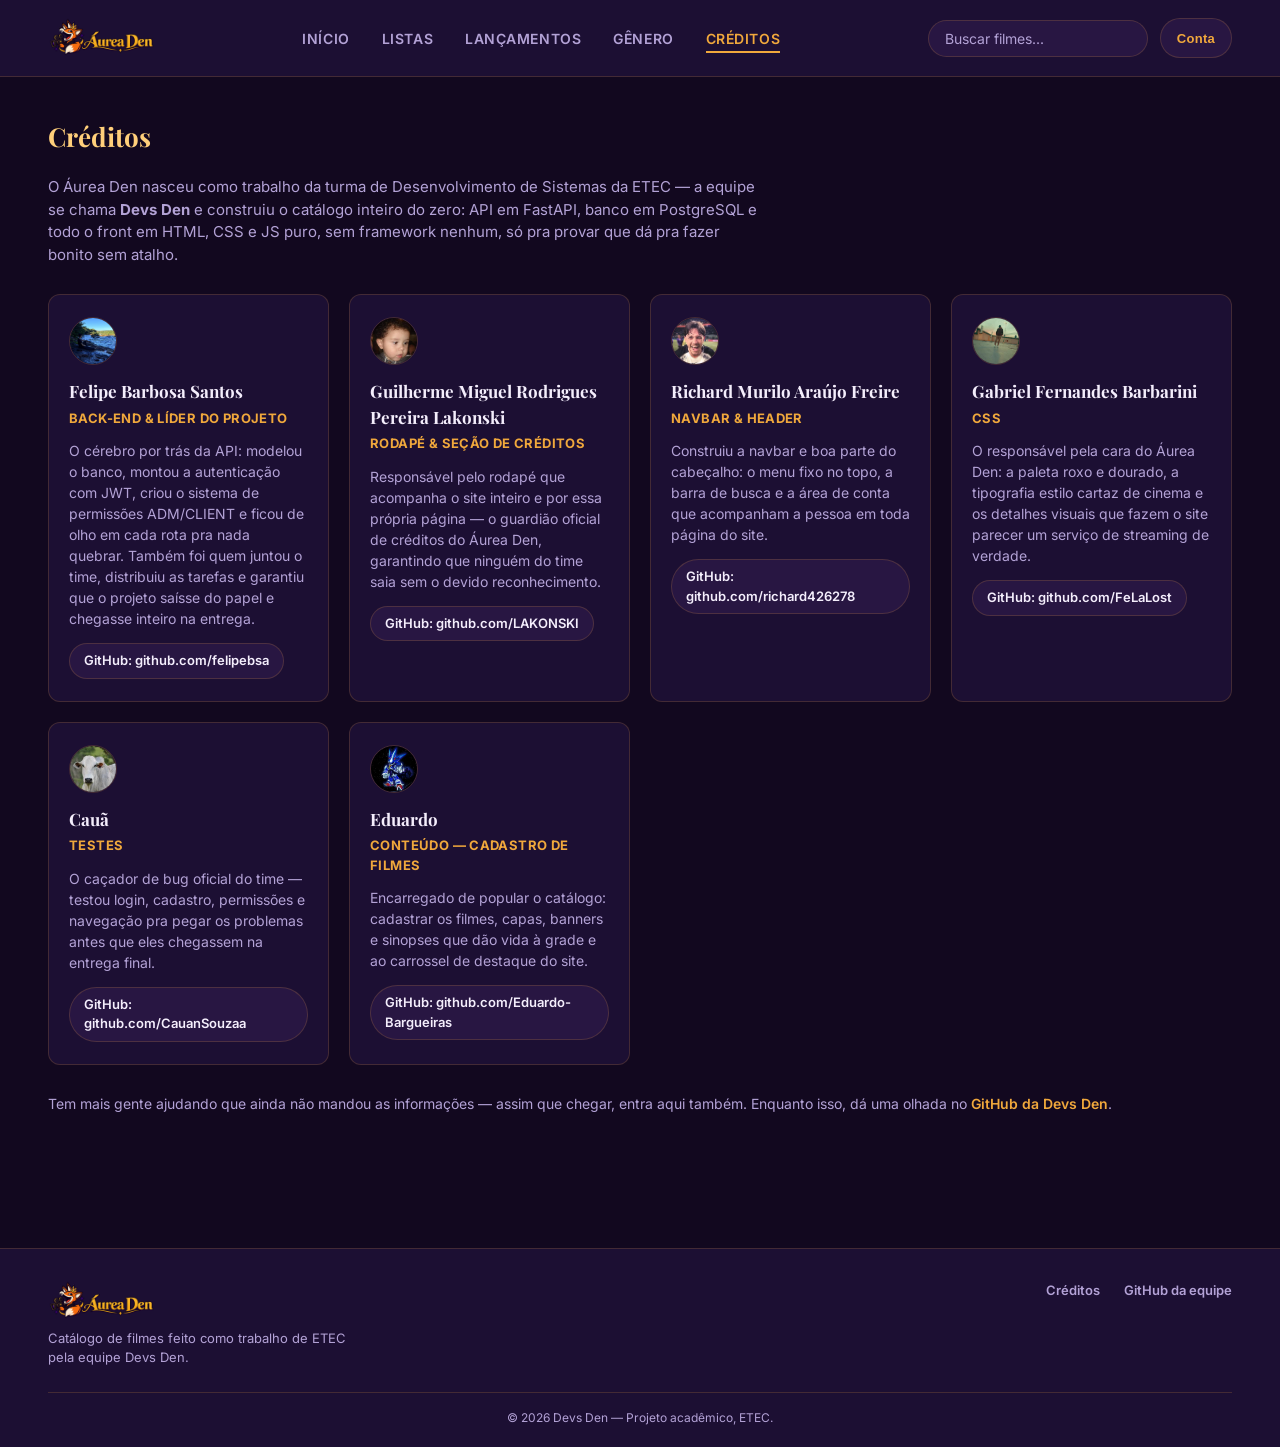
==== frontend/credits.html @ 265f8ee8 "feat: finally project front" ====
<!DOCTYPE html>
<html lang="pt-BR">
<head>
  <meta charset="UTF-8" />
  <meta name="viewport" content="width=device-width, initial-scale=1.0" />
  <title>Áurea Den - Créditos</title>
  <link rel="stylesheet" href="css/style.css" />
</head>
<body>

  <header>
    <div class="logo"><img src="img/logo-aurea-den.png" alt="Áurea Den" /></div>
    <nav>
      <ul>
        <li><a href="index.html">Início</a></li>
        <li><a href="lists.html">Listas</a></li>
        <li><a href="releases.html">Lançamentos</a></li>
        <li><a href="genres.html">Gênero</a></li>
        <li><a href="credits.html" class="link-ativo">Créditos</a></li>
      </ul>
    </nav>
    <div class="acoes-header">
      <input type="text" id="campo-busca" placeholder="Buscar filmes..." />
      <button id="botao-conta">Conta</button>
    </div>
  </header>

  <!-- modal de login/cadastro -->
  <div id="modal-auth" class="escondido">
    <div class="caixa-modal">
      <button id="fechar-modal">×</button>

      <div id="area-login">
        <h2>Entrar</h2>
        <form id="form-login">
          <input type="text" id="login-usuario" placeholder="Usuário" required />
          <input type="password" id="login-senha" placeholder="Senha" required />
          <button type="submit">Entrar</button>
        </form>
        <p>Não tem conta? <a href="#" id="ir-para-cadastro">Cadastre-se</a></p>
        <p id="login-erro" class="erro"></p>
      </div>

      <div id="area-cadastro" class="escondido">
        <h2>Criar conta</h2>
        <form id="form-cadastro">
          <input type="text" id="cadastro-usuario" placeholder="Usuário" required />
          <input type="password" id="cadastro-senha" placeholder="Senha" required />
          <select id="cadastro-role">
            <option value="CLIENT" selected>Cliente</option>
            <option value="ADM">Administrador</option>
          </select>
          <button type="submit">Cadastrar</button>
        </form>
        <p>Já tem conta? <a href="#" id="ir-para-login">Entrar</a></p>
        <p id="cadastro-erro" class="erro"></p>
      </div>
    </div>
  </div>

  <main>
    <section id="secao-creditos">
      <div class="cabecalho-secao">
        <h2>Créditos</h2>
      </div>

      <p class="creditos-intro">
        O Áurea Den nasceu como trabalho da turma de Desenvolvimento de Sistemas da ETEC — a
        equipe se chama <strong>Devs Den</strong> e construiu o catálogo inteiro do zero:
        API em FastAPI, banco em PostgreSQL e todo o front em HTML, CSS e JS puro, sem
        framework nenhum, só pra provar que dá pra fazer bonito sem atalho.
      </p>

      <div id="grade-creditos">

        <article class="card-credito">
          <div class="avatar-credito"><img src="img/creditos/felipe.png" alt="Foto de Felipe Barbosa Santos" /></div>
          <h3>Felipe Barbosa Santos</h3>
          <p class="funcao-credito">Back-end &amp; Líder do projeto</p>
          <p class="descricao-credito">
            O cérebro por trás da API: modelou o banco, montou a autenticação com JWT, criou
            o sistema de permissões ADM/CLIENT e ficou de olho em cada rota pra nada quebrar.
            Também foi quem juntou o time, distribuiu as tarefas e garantiu que o projeto saísse
            do papel e chegasse inteiro na entrega.
          </p>
          <a href="https://github.com/felipebsa" target="_blank" rel="noopener noreferrer" class="link-github-credito">GitHub: github.com/felipebsa</a>
        </article>

        <article class="card-credito">
          <div class="avatar-credito"><img src="img/creditos/guilherme.png" alt="Foto de Guilherme Miguel Rodrigues Pereira Lakonski" /></div>
          <h3>Guilherme Miguel Rodrigues Pereira Lakonski</h3>
          <p class="funcao-credito">Rodapé &amp; Seção de créditos</p>
          <p class="descricao-credito">
            Responsável pelo rodapé que acompanha o site inteiro e por essa própria página —
            o guardião oficial de créditos do Áurea Den, garantindo que ninguém do time saia
            sem o devido reconhecimento.
          </p>
          <a href="https://github.com/LAKONSKI" target="_blank" rel="noopener noreferrer" class="link-github-credito">GitHub: github.com/LAKONSKI</a>
        </article>

        <article class="card-credito">
          <div class="avatar-credito"><img src="img/creditos/richard.png" alt="Foto de Richard Murilo Araújo Freire" /></div>
          <h3>Richard Murilo Araújo Freire</h3>
          <p class="funcao-credito">Navbar &amp; Header</p>
          <p class="descricao-credito">
            Construiu a navbar e boa parte do cabeçalho: o menu fixo no topo, a barra de busca
            e a área de conta que acompanham a pessoa em toda página do site.
          </p>
          <a href="https://github.com/richard426278" target="_blank" rel="noopener noreferrer" class="link-github-credito">GitHub: github.com/richard426278</a>
        </article>

        <article class="card-credito">
          <div class="avatar-credito"><img src="img/creditos/gabriel.png" alt="Foto de Gabriel Fernandes Barbarini" /></div>
          <h3>Gabriel Fernandes Barbarini</h3>
          <p class="funcao-credito">CSS</p>
          <p class="descricao-credito">
            O responsável pela cara do Áurea Den: a paleta roxo e dourado, a tipografia estilo
            cartaz de cinema e os detalhes visuais que fazem o site parecer um serviço de
            streaming de verdade.
          </p>
          <a href="https://github.com/FeLaLost" target="_blank" rel="noopener noreferrer" class="link-github-credito">GitHub: github.com/FeLaLost</a>
        </article>

        <article class="card-credito">
          <div class="avatar-credito"><img src="img/creditos/caua.png" alt="Foto de Cauã" /></div>
          <h3>Cauã</h3>
          <p class="funcao-credito">Testes</p>
          <p class="descricao-credito">
            O caçador de bug oficial do time — testou login, cadastro, permissões e navegação
            pra pegar os problemas antes que eles chegassem na entrega final.
          </p>
          <a href="https://github.com/CauanSouzaa" target="_blank" rel="noopener noreferrer" class="link-github-credito">GitHub: github.com/CauanSouzaa</a>
        </article>

        <article class="card-credito">
          <div class="avatar-credito"><img src="img/creditos/eduardo.png" alt="Foto de Eduardo" /></div>
          <h3>Eduardo</h3>
          <p class="funcao-credito">Conteúdo — cadastro de filmes</p>
          <p class="descricao-credito">
            Encarregado de popular o catálogo: cadastrar os filmes, capas, banners e sinopses
            que dão vida à grade e ao carrossel de destaque do site.
          </p>
          <a href="https://github.com/Eduardo-Bargueiras" target="_blank" rel="noopener noreferrer" class="link-github-credito">GitHub: github.com/Eduardo-Bargueiras</a>
        </article>

      </div>

      <p class="creditos-rodape-texto">
        Tem mais gente ajudando que ainda não mandou as informações — assim que chegar, entra
        aqui também. Enquanto isso, dá uma olhada no
        <a href="https://github.com/etecvav26-1C2-03" target="_blank" rel="noopener noreferrer">GitHub da Devs Den</a>.
      </p>
    </section>
  </main>

  <footer class="rodape-site">
    <div class="rodape-conteudo">
      <div class="rodape-marca">
        <div class="logo"><img src="img/logo-aurea-den.png" alt="Áurea Den" /></div>
        <p>Catálogo de filmes feito como trabalho de ETEC pela equipe Devs Den.</p>
      </div>
      <div class="rodape-links">
        <a href="credits.html">Créditos</a>
        <a href="https://github.com/etecvav26-1C2-03" target="_blank" rel="noopener noreferrer">GitHub da equipe</a>
      </div>
    </div>
    <p class="rodape-copy">© 2026 Devs Den — Projeto acadêmico, ETEC.</p>
  </footer>

  <script src="js/api.js"></script>
  <script src="js/auth.js"></script>
</body>
</html>
---- frontend/css/style.css ----
/* ===================================================================
   Áurea Den — estilo geral do site
   Paleta: roxo escuro (fundo) + dourado (destaque), tipografia serifada
   pros títulos de filme (pra imitar cartaz de cinema) e sans no resto.
   =================================================================== */

@import url("https://fonts.googleapis.com/css2?family=Playfair+Display:wght@600;700&family=Inter:wght@400;500;600;700&display=swap");

:root {
  --bg-fundo: #12081f;
  --bg-painel: #1c0f33;
  --bg-painel-claro: #281642;
  --dourado: #f0a83c;
  --dourado-claro: #ffcf7a;
  --texto: #f4eefc;
  --texto-fraco: #b3a2d6;
  --borda: rgba(240, 168, 60, 0.18);
  --fonte-titulo: "Playfair Display", serif;
  --fonte-corpo: "Inter", sans-serif;
}

* {
  box-sizing: border-box;
}

body {
  margin: 0;
  background: var(--bg-fundo);
  color: var(--texto);
  font-family: var(--fonte-corpo);
  line-height: 1.5;
}

a {
  color: inherit;
  text-decoration: none;
}

.escondido {
  display: none !important;
}

/* ---------- cabeçalho ---------- */

header {
  display: flex;
  align-items: center;
  justify-content: space-between;
  gap: 24px;
  padding: 18px 48px;
  background: var(--bg-painel);
  border-bottom: 1px solid var(--borda);
  position: sticky;
  top: 0;
  z-index: 20;
}

.logo {
  font-family: var(--fonte-titulo);
  font-weight: 700;
  font-size: 22px;
  color: var(--dourado-claro);
  white-space: nowrap;
}

.logo img {
  display: block;
  height: 40px;
  width: auto;
}

header nav ul {
  display: flex;
  gap: 32px;
  list-style: none;
  margin: 0;
  padding: 0;
}

header nav a {
  font-size: 14px;
  font-weight: 600;
  letter-spacing: 0.04em;
  text-transform: uppercase;
  color: var(--texto-fraco);
  padding-bottom: 4px;
  border-bottom: 2px solid transparent;
  transition: color 0.15s ease, border-color 0.15s ease;
}

header nav a:hover {
  color: var(--texto);
}

header nav a.link-ativo {
  color: var(--dourado);
  border-color: var(--dourado);
}

.acoes-header {
  display: flex;
  align-items: center;
  gap: 12px;
}

.acoes-header input[type="text"] {
  background: var(--bg-painel-claro);
  border: 1px solid var(--borda);
  border-radius: 999px;
  padding: 9px 16px;
  color: var(--texto);
  font-family: var(--fonte-corpo);
  font-size: 14px;
  width: 220px;
}

.acoes-header input[type="text"]::placeholder {
  color: var(--texto-fraco);
}

.acoes-header input[type="text"]:focus {
  outline: none;
  border-color: var(--dourado);
}

#botao-conta {
  min-width: 40px;
  height: 40px;
  padding: 0 16px;
  border-radius: 999px;
  border: 1px solid var(--borda);
  background: var(--bg-painel-claro);
  color: var(--dourado);
  font-size: 13px;
  font-weight: 700;
  letter-spacing: 0.02em;
  cursor: pointer;
  display: flex;
  align-items: center;
  justify-content: center;
  transition: background 0.15s ease, border-color 0.15s ease;
}

#botao-conta:hover {
  background: var(--dourado);
  color: var(--bg-fundo);
  border-color: var(--dourado);
}

/* ---------- banner de destaque ---------- */

#banner-destaque {
  position: relative;
  min-height: 440px;
  display: flex;
  align-items: center;
  padding: 0 64px;
  background: radial-gradient(circle at 75% 30%, #3a1f5c 0%, var(--bg-fundo) 65%);
  border-bottom: 1px solid var(--borda);
  overflow: hidden;
}

#conteudo-banner {
  max-width: 560px;
  z-index: 2;
}

#banner-tag {
  display: inline-block;
  background: rgba(240, 168, 60, 0.15);
  color: var(--dourado);
  font-size: 12px;
  font-weight: 700;
  letter-spacing: 0.08em;
  padding: 6px 14px;
  border-radius: 999px;
  margin-bottom: 16px;
}

#banner-titulo {
  font-family: var(--fonte-titulo);
  font-size: 52px;
  font-weight: 700;
  margin: 0 0 12px;
  color: var(--texto);
}

#banner-descricao {
  color: var(--texto-fraco);
  font-size: 15px;
  max-width: 420px;
  margin: 0 0 24px;
}

#banner-assistir {
  background: var(--dourado);
  color: #2b1600;
  border: none;
  font-weight: 700;
  font-size: 14px;
  letter-spacing: 0.03em;
  padding: 13px 28px;
  border-radius: 999px;
  cursor: pointer;
  transition: background 0.15s ease;
}

#banner-assistir:hover {
  background: var(--dourado-claro);
}

.seta-banner {
  position: absolute;
  top: 50%;
  transform: translateY(-50%);
  width: 40px;
  height: 40px;
  border-radius: 50%;
  border: 1px solid var(--borda);
  background: rgba(28, 15, 51, 0.8);
  color: var(--texto);
  font-size: 20px;
  cursor: pointer;
  z-index: 3;
}

#banner-anterior {
  left: 24px;
}

#banner-proximo {
  right: 24px;
}

#banner-bolinhas {
  position: absolute;
  bottom: 20px;
  left: 50%;
  transform: translateX(-50%);
  display: flex;
  gap: 8px;
}

#banner-bolinhas span {
  width: 8px;
  height: 8px;
  border-radius: 50%;
  background: var(--texto-fraco);
  opacity: 0.5;
}

#banner-bolinhas span.bolinha-ativa {
  background: var(--dourado);
  opacity: 1;
}

/* ---------- seções gerais ---------- */

main {
  padding: 40px 48px 80px;
  max-width: 1400px;
  margin: 0 auto;
}

.cabecalho-secao {
  display: flex;
  align-items: baseline;
  justify-content: space-between;
  margin-bottom: 20px;
}

.cabecalho-secao h2 {
  font-family: var(--fonte-titulo);
  font-size: 26px;
  color: var(--dourado-claro);
  margin: 0;
}

.cabecalho-secao a {
  font-size: 14px;
  font-weight: 600;
  color: var(--texto-fraco);
}

.cabecalho-secao a:hover {
  color: var(--dourado);
}

#secao-sobre h2 {
  font-family: var(--fonte-titulo);
  color: var(--dourado-claro);
}

#secao-sobre p {
  color: var(--texto-fraco);
  max-width: 640px;
  font-size: 15px;
}

/* ---------- grade de filmes ---------- */

#grade-filmes {
  display: grid;
  grid-template-columns: repeat(auto-fill, minmax(180px, 1fr));
  gap: 20px;
}

.card-filme {
  background: var(--bg-painel);
  border: 1px solid var(--borda);
  border-radius: 12px;
  overflow: hidden;
  transition: border-color 0.15s ease, transform 0.15s ease;
}

.card-filme:hover {
  border-color: var(--dourado);
  transform: translateY(-4px);
}

.capa-card {
  position: relative;
  aspect-ratio: 2 / 3;
  background: var(--bg-painel-claro);
}

.capa-card img {
  width: 100%;
  height: 100%;
  object-fit: cover;
  display: block;
  cursor: pointer;
}

.botao-play {
  position: absolute;
  bottom: 10px;
  right: 10px;
  width: 34px;
  height: 34px;
  border-radius: 50%;
  border: none;
  background: var(--dourado);
  cursor: pointer;
  display: flex;
  align-items: center;
  justify-content: center;
}

/* triângulo de play desenhado com borda, sem depender de emoji/caractere */
.botao-play::before {
  content: "";
  width: 0;
  height: 0;
  margin-left: 3px;
  border-style: solid;
  border-width: 6px 0 6px 10px;
  border-color: transparent transparent transparent #2b1600;
}

.info-card {
  padding: 12px 14px;
  display: flex;
  align-items: center;
  justify-content: space-between;
  gap: 8px;
}

.titulo-card {
  margin: 0;
  font-size: 14px;
  font-weight: 600;
  color: var(--texto);
  overflow: hidden;
  text-overflow: ellipsis;
  white-space: nowrap;
}

.nota-card {
  margin: 0;
  font-size: 13px;
  color: var(--dourado);
  white-space: nowrap;
}

/* ---------- filtros de gênero ---------- */

#filtros-genero {
  display: flex;
  flex-wrap: wrap;
  gap: 10px;
  margin-bottom: 24px;
}

.botao-genero {
  background: var(--bg-painel);
  border: 1px solid var(--borda);
  color: var(--texto-fraco);
  padding: 8px 18px;
  border-radius: 999px;
  font-size: 13px;
  font-weight: 600;
  cursor: pointer;
  transition: color 0.15s ease, border-color 0.15s ease;
}

.botao-genero:hover {
  color: var(--dourado);
  border-color: var(--dourado);
}

.botao-genero-ativo {
  color: var(--dourado);
  border-color: var(--dourado);
  background: rgba(240, 168, 60, 0.12);
}

/* ---------- modais (login/cadastro, cadastrar filme, detalhes) ---------- */

#modal-auth,
#modal-add-filme,
#modal-detalhes,
#modal-filme-dev {
  position: fixed;
  inset: 0;
  background: rgba(8, 3, 16, 0.75);
  display: flex;
  align-items: center;
  justify-content: center;
  z-index: 50;
  padding: 20px;
}

.caixa-modal {
  position: relative;
  background: var(--bg-painel);
  border: 1px solid var(--borda);
  border-radius: 14px;
  padding: 32px 28px;
  width: 100%;
  max-width: 380px;
}

.caixa-modal h2 {
  font-family: var(--fonte-titulo);
  color: var(--dourado-claro);
  margin: 0 0 20px;
}

.caixa-modal form {
  display: flex;
  flex-direction: column;
  gap: 12px;
}

.caixa-modal input,
.caixa-modal textarea {
  background: var(--bg-painel-claro);
  border: 1px solid var(--borda);
  border-radius: 8px;
  padding: 11px 14px;
  color: var(--texto);
  font-family: var(--fonte-corpo);
  font-size: 14px;
  width: 100%;
}

.caixa-modal textarea {
  min-height: 90px;
  resize: vertical;
}

.caixa-modal select {
  background: var(--bg-painel-claro);
  border: 1px solid var(--borda);
  border-radius: 8px;
  padding: 11px 14px;
  color: var(--texto);
  font-family: var(--fonte-corpo);
  font-size: 14px;
  width: 100%;
}

.caixa-modal input:focus,
.caixa-modal textarea:focus,
.caixa-modal select:focus {
  outline: none;
  border-color: var(--dourado);
}

/* o modal de filme do Dev Tools tem mais campo, fica melhor um pouco mais largo */
.caixa-modal-larga {
  max-width: 460px;
}

.caixa-modal button[type="submit"] {
  background: var(--dourado);
  color: #2b1600;
  border: none;
  font-weight: 700;
  font-size: 14px;
  padding: 12px;
  border-radius: 8px;
  cursor: pointer;
  margin-top: 4px;
}

.caixa-modal button[type="submit"]:hover {
  background: var(--dourado-claro);
}

.caixa-modal p {
  font-size: 13px;
  color: var(--texto-fraco);
  margin: 14px 0 0;
}

.caixa-modal p a {
  color: var(--dourado);
  font-weight: 600;
}

.erro {
  color: #ff8080 !important;
  font-weight: 600;
}

#fechar-modal,
#fechar-modal-add,
#fechar-modal-detalhes,
#fechar-modal-filme-dev {
  position: absolute;
  top: 14px;
  right: 16px;
  background: none;
  border: none;
  color: var(--texto-fraco);
  font-size: 22px;
  cursor: pointer;
  line-height: 1;
}

#fechar-modal:hover,
#fechar-modal-add:hover,
#fechar-modal-detalhes:hover,
#fechar-modal-filme-dev:hover {
  color: var(--dourado);
}

/* modal de detalhes do filme é um pouco maior e tem layout horizontal */

.caixa-modal-filme {
  max-width: 640px;
  display: flex;
  gap: 24px;
  padding: 28px;
}

.caixa-modal-filme img {
  width: 200px;
  border-radius: 10px;
  object-fit: cover;
  flex-shrink: 0;
}

.texto-detalhes h2 {
  margin-top: 0;
}

.texto-detalhes p {
  color: var(--texto-fraco);
  font-size: 14px;
}

#detalhes-nota {
  color: var(--dourado);
  font-weight: 700;
}

@media (max-width: 640px) {
  .caixa-modal-filme {
    flex-direction: column;
  }

  .caixa-modal-filme img {
    width: 100%;
  }
}

/* ---------- Dev Tools (área exclusiva de ADM) ---------- */

.botao-adicionar-dev {
  background: var(--dourado);
  color: #2b1600;
  border: none;
  font-weight: 700;
  font-size: 13px;
  padding: 10px 20px;
  border-radius: 999px;
  cursor: pointer;
  transition: background 0.15s ease;
}

.botao-adicionar-dev:hover {
  background: var(--dourado-claro);
}

#lista-dev-filmes {
  display: flex;
  flex-direction: column;
  gap: 12px;
}

.linha-filme-dev {
  display: flex;
  align-items: center;
  gap: 16px;
  background: var(--bg-painel);
  border: 1px solid var(--borda);
  border-radius: 10px;
  padding: 10px 16px;
  transition: border-color 0.15s ease;
}

.linha-filme-dev:hover {
  border-color: var(--dourado);
}

.linha-filme-dev img {
  width: 46px;
  height: 68px;
  object-fit: cover;
  border-radius: 6px;
  flex-shrink: 0;
}

.info-linha-dev {
  flex: 1;
  min-width: 0;
}

.info-linha-dev p {
  margin: 0;
}

.titulo-linha-dev {
  font-weight: 600;
  color: var(--texto);
  overflow: hidden;
  text-overflow: ellipsis;
  white-space: nowrap;
}

.nota-linha-dev {
  font-size: 13px;
  color: var(--dourado);
}

.acoes-linha-dev {
  display: flex;
  gap: 8px;
  flex-shrink: 0;
}

.acoes-linha-dev button {
  padding: 8px 14px;
  border-radius: 8px;
  border: 1px solid var(--borda);
  background: var(--bg-painel-claro);
  color: var(--texto);
  cursor: pointer;
  font-size: 13px;
  font-weight: 600;
  transition: border-color 0.15s ease, color 0.15s ease;
}

.acoes-linha-dev button:hover {
  border-color: var(--dourado);
  color: var(--dourado);
}

.botao-excluir-dev:hover {
  border-color: #ff8080 !important;
  color: #ff8080 !important;
}

/* ---------- rodapé (aparece em toda página) ---------- */

.rodape-site {
  border-top: 1px solid var(--borda);
  background: var(--bg-painel);
  padding: 32px 48px 20px;
  margin-top: 40px;
}

.rodape-conteudo {
  max-width: 1400px;
  margin: 0 auto;
  display: flex;
  align-items: flex-start;
  justify-content: space-between;
  flex-wrap: wrap;
  gap: 20px;
}

.rodape-marca .logo {
  display: block;
  margin-bottom: 8px;
}

.rodape-marca p {
  color: var(--texto-fraco);
  font-size: 13px;
  max-width: 320px;
  margin: 0;
}

.rodape-links {
  display: flex;
  gap: 24px;
}

.rodape-links a {
  font-size: 13px;
  font-weight: 600;
  color: var(--texto-fraco);
  transition: color 0.15s ease;
}

.rodape-links a:hover {
  color: var(--dourado);
}

.rodape-copy {
  max-width: 1400px;
  margin: 24px auto 0;
  padding-top: 16px;
  border-top: 1px solid var(--borda);
  text-align: center;
  font-size: 12px;
  color: var(--texto-fraco);
}

/* ---------- página de créditos ---------- */

.creditos-intro {
  color: var(--texto-fraco);
  max-width: 720px;
  font-size: 15px;
  margin-bottom: 28px;
}

#grade-creditos {
  display: grid;
  grid-template-columns: repeat(auto-fill, minmax(260px, 1fr));
  gap: 20px;
}

.card-credito {
  background: var(--bg-painel);
  border: 1px solid var(--borda);
  border-radius: 12px;
  padding: 22px 20px;
  transition: border-color 0.15s ease, transform 0.15s ease;
}

.card-credito:hover {
  border-color: var(--dourado);
  transform: translateY(-4px);
}

.avatar-credito {
  width: 48px;
  height: 48px;
  border-radius: 50%;
  border: 1px solid var(--borda);
  margin-bottom: 14px;
  overflow: hidden;
}

.avatar-credito img {
  width: 100%;
  height: 100%;
  object-fit: cover;
  display: block;
}

.card-credito h3 {
  font-family: var(--fonte-titulo);
  color: var(--texto);
  font-size: 17px;
  margin: 0 0 4px;
}

.funcao-credito {
  color: var(--dourado);
  font-size: 13px;
  font-weight: 700;
  letter-spacing: 0.03em;
  text-transform: uppercase;
  margin: 0 0 12px;
}

.descricao-credito {
  color: var(--texto-fraco);
  font-size: 14px;
  margin: 0 0 14px;
}

.link-github-credito {
  display: inline-block;
  font-size: 13px;
  font-weight: 600;
  color: var(--texto);
  background: var(--bg-painel-claro);
  border: 1px solid var(--borda);
  border-radius: 999px;
  padding: 7px 14px;
  transition: border-color 0.15s ease, color 0.15s ease;
}

.link-github-credito:hover {
  border-color: var(--dourado);
  color: var(--dourado);
}

.creditos-rodape-texto {
  color: var(--texto-fraco);
  font-size: 14px;
  margin-top: 28px;
}

.creditos-rodape-texto a {
  color: var(--dourado);
  font-weight: 600;
}
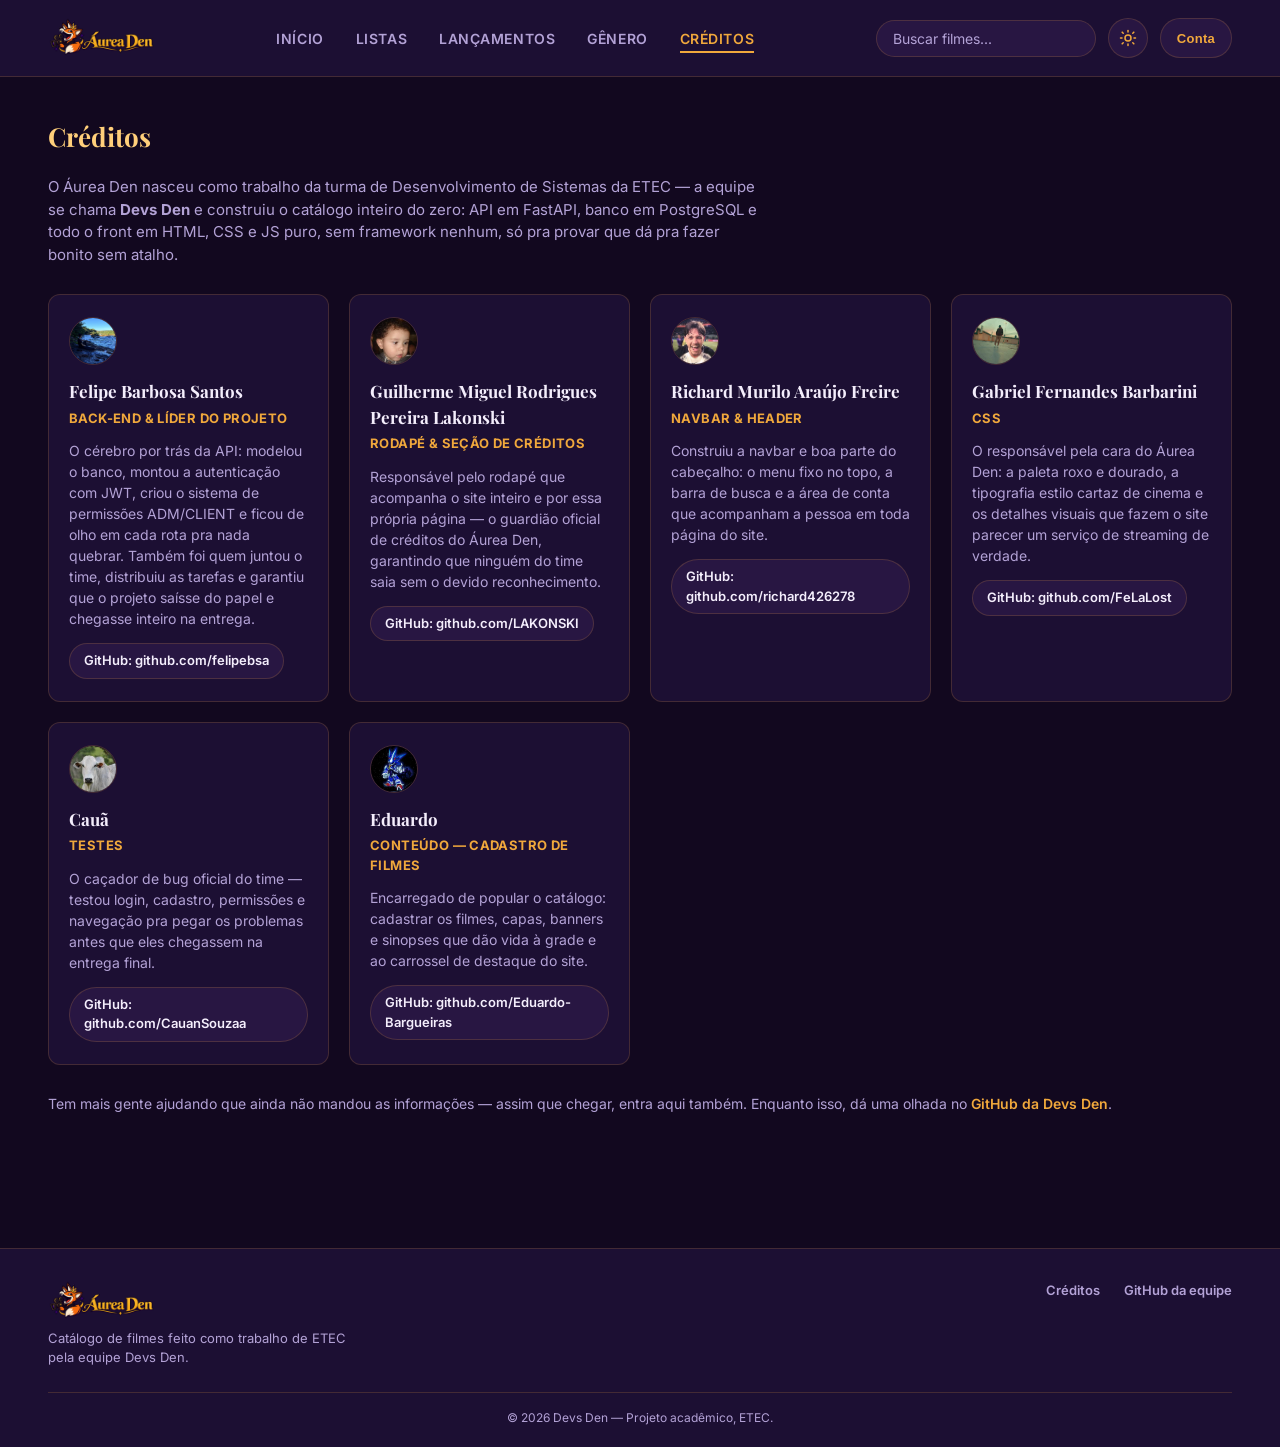
==== commit eb563252: "features and docs for readme" ====
--- a/frontend/credits.html
+++ b/frontend/credits.html
@@ -5,6 +5,13 @@
   <meta name="viewport" content="width=device-width, initial-scale=1.0" />
   <title>Áurea Den - Créditos</title>
   <link rel="stylesheet" href="css/style.css" />
+  <script>
+    (function () {
+      if (localStorage.getItem("tema_aurea_den") === "claro") {
+        document.documentElement.setAttribute("data-tema", "claro");
+      }
+    })();
+  </script>
 </head>
 <body>
 
@@ -21,6 +28,7 @@
     </nav>
     <div class="acoes-header">
       <input type="text" id="campo-busca" placeholder="Buscar filmes..." />
+      <button id="botao-tema" title="Alternar tema claro/escuro" aria-label="Alternar tema claro/escuro"></button>
       <button id="botao-conta">Conta</button>
     </div>
   </header>
@@ -167,6 +175,7 @@
     <p class="rodape-copy">© 2026 Devs Den — Projeto acadêmico, ETEC.</p>
   </footer>
 
+  <script src="js/tema.js"></script>
   <script src="js/api.js"></script>
   <script src="js/auth.js"></script>
 </body>
--- a/frontend/css/style.css
+++ b/frontend/css/style.css
@@ -19,6 +19,19 @@
   --fonte-corpo: "Inter", sans-serif;
 }
 
+/* tema claro: só troca as variáveis, o resto do CSS inteiro usa var(--...) então
+   não precisa reescrever regra nenhuma — é ativado via js/tema.js */
+:root[data-tema="claro"] {
+  --bg-fundo: #f6f1fb;
+  --bg-painel: #ffffff;
+  --bg-painel-claro: #efe7fb;
+  --dourado: #c97e1a;
+  --dourado-claro: #e4a94a;
+  --texto: #1f1533;
+  --texto-fraco: #5c5270;
+  --borda: rgba(201, 126, 26, 0.25);
+}
+
 * {
   box-sizing: border-box;
 }
@@ -29,6 +42,7 @@
   color: var(--texto);
   font-family: var(--fonte-corpo);
   line-height: 1.5;
+  transition: background 0.2s ease, color 0.2s ease;
 }
 
 a {
@@ -142,6 +156,28 @@
 }
 
 #botao-conta:hover {
+  background: var(--dourado);
+  color: var(--bg-fundo);
+  border-color: var(--dourado);
+}
+
+/* botão de alternar tema claro/escuro, do lado do botão de conta */
+#botao-tema {
+  width: 40px;
+  height: 40px;
+  flex-shrink: 0;
+  border-radius: 999px;
+  border: 1px solid var(--borda);
+  background: var(--bg-painel-claro);
+  color: var(--dourado);
+  cursor: pointer;
+  display: flex;
+  align-items: center;
+  justify-content: center;
+  transition: background 0.15s ease, border-color 0.15s ease;
+}
+
+#botao-tema:hover {
   background: var(--dourado);
   color: var(--bg-fundo);
   border-color: var(--dourado);
@@ -383,7 +419,28 @@
   white-space: nowrap;
 }
 
-/* ---------- filtros de gênero ---------- */
+/* ---------- filtros de gênero, tags e ordenação (mesma linguagem visual) ---------- */
+
+/* linha que junta o filtro de gênero (esquerda) com o botão de ordenar (direita);
+   nas páginas sem filtro de gênero, .linha-filtros-topo-fim joga tudo pra direita */
+.linha-filtros-topo {
+  display: flex;
+  justify-content: space-between;
+  align-items: flex-start;
+  flex-wrap: wrap;
+  gap: 16px;
+  margin-bottom: 8px;
+}
+
+.linha-filtros-topo-fim {
+  justify-content: flex-end;
+  margin-bottom: 24px;
+}
+
+.bloco-filtro-genero {
+  flex: 1;
+  min-width: 240px;
+}
 
 #filtros-genero {
   display: flex;
@@ -413,6 +470,39 @@
   color: var(--dourado);
   border-color: var(--dourado);
   background: rgba(240, 168, 60, 0.12);
+}
+
+/* botão único de ordenar por nota: um ícone só, que muda (js/ordenacao.js)
+   entre seta reta (padrão) / seta pra baixo (menor->maior) / seta pra cima (maior->menor) */
+.botao-ordenar-icone {
+  width: 40px;
+  height: 40px;
+  flex-shrink: 0;
+  display: flex;
+  align-items: center;
+  justify-content: center;
+  background: var(--bg-painel);
+  border: 1px solid var(--borda);
+  border-radius: 999px;
+  color: var(--texto-fraco);
+  cursor: pointer;
+  transition: color 0.15s ease, border-color 0.15s ease, background 0.15s ease;
+}
+
+.botao-ordenar-icone:hover {
+  color: var(--dourado);
+  border-color: var(--dourado);
+}
+
+.botao-ordenar-icone.botao-ordenar-ativo {
+  color: var(--dourado);
+  border-color: var(--dourado);
+  background: rgba(240, 168, 60, 0.12);
+}
+
+/* card escondido pela busca por nome (ver js/busca.js) */
+.card-filme.card-escondido-busca {
+  display: none;
 }
 
 /* ---------- modais (login/cadastro, cadastrar filme, detalhes) ---------- */
@@ -491,6 +581,57 @@
 /* o modal de filme do Dev Tools tem mais campo, fica melhor um pouco mais largo */
 .caixa-modal-larga {
   max-width: 460px;
+}
+
+/* ---------- checkboxes de gênero (formulário de filme do Dev Tools) ---------- */
+
+.campo-generos-dev {
+  display: flex;
+  flex-direction: column;
+  gap: 8px;
+}
+
+.campo-generos-dev > label {
+  font-size: 13px;
+  color: var(--texto-fraco);
+  font-weight: 600;
+}
+
+.grade-checkbox-tags {
+  display: flex;
+  flex-wrap: wrap;
+  gap: 8px;
+  max-height: 140px;
+  overflow-y: auto;
+  padding: 10px;
+  background: var(--bg-painel-claro);
+  border: 1px solid var(--borda);
+  border-radius: 8px;
+}
+
+.checkbox-tag {
+  display: flex;
+  align-items: center;
+  gap: 6px;
+  padding: 6px 12px;
+  border-radius: 999px;
+  border: 1px solid var(--borda);
+  font-size: 13px;
+  color: var(--texto-fraco);
+  cursor: pointer;
+  user-select: none;
+  transition: color 0.15s ease, border-color 0.15s ease;
+}
+
+.checkbox-tag-marcada {
+  color: var(--dourado);
+  border-color: var(--dourado);
+  background: rgba(240, 168, 60, 0.12);
+}
+
+.checkbox-tag input {
+  width: auto !important;
+  accent-color: var(--dourado);
 }
 
 .caixa-modal button[type="submit"] {
@@ -656,6 +797,17 @@
   color: var(--dourado);
 }
 
+.tags-linha-dev {
+  font-size: 12px;
+  color: var(--texto-fraco);
+}
+
+.dica-campo {
+  font-size: 12px;
+  color: var(--texto-fraco);
+  margin: -8px 0 4px;
+}
+
 .acoes-linha-dev {
   display: flex;
   gap: 8px;
